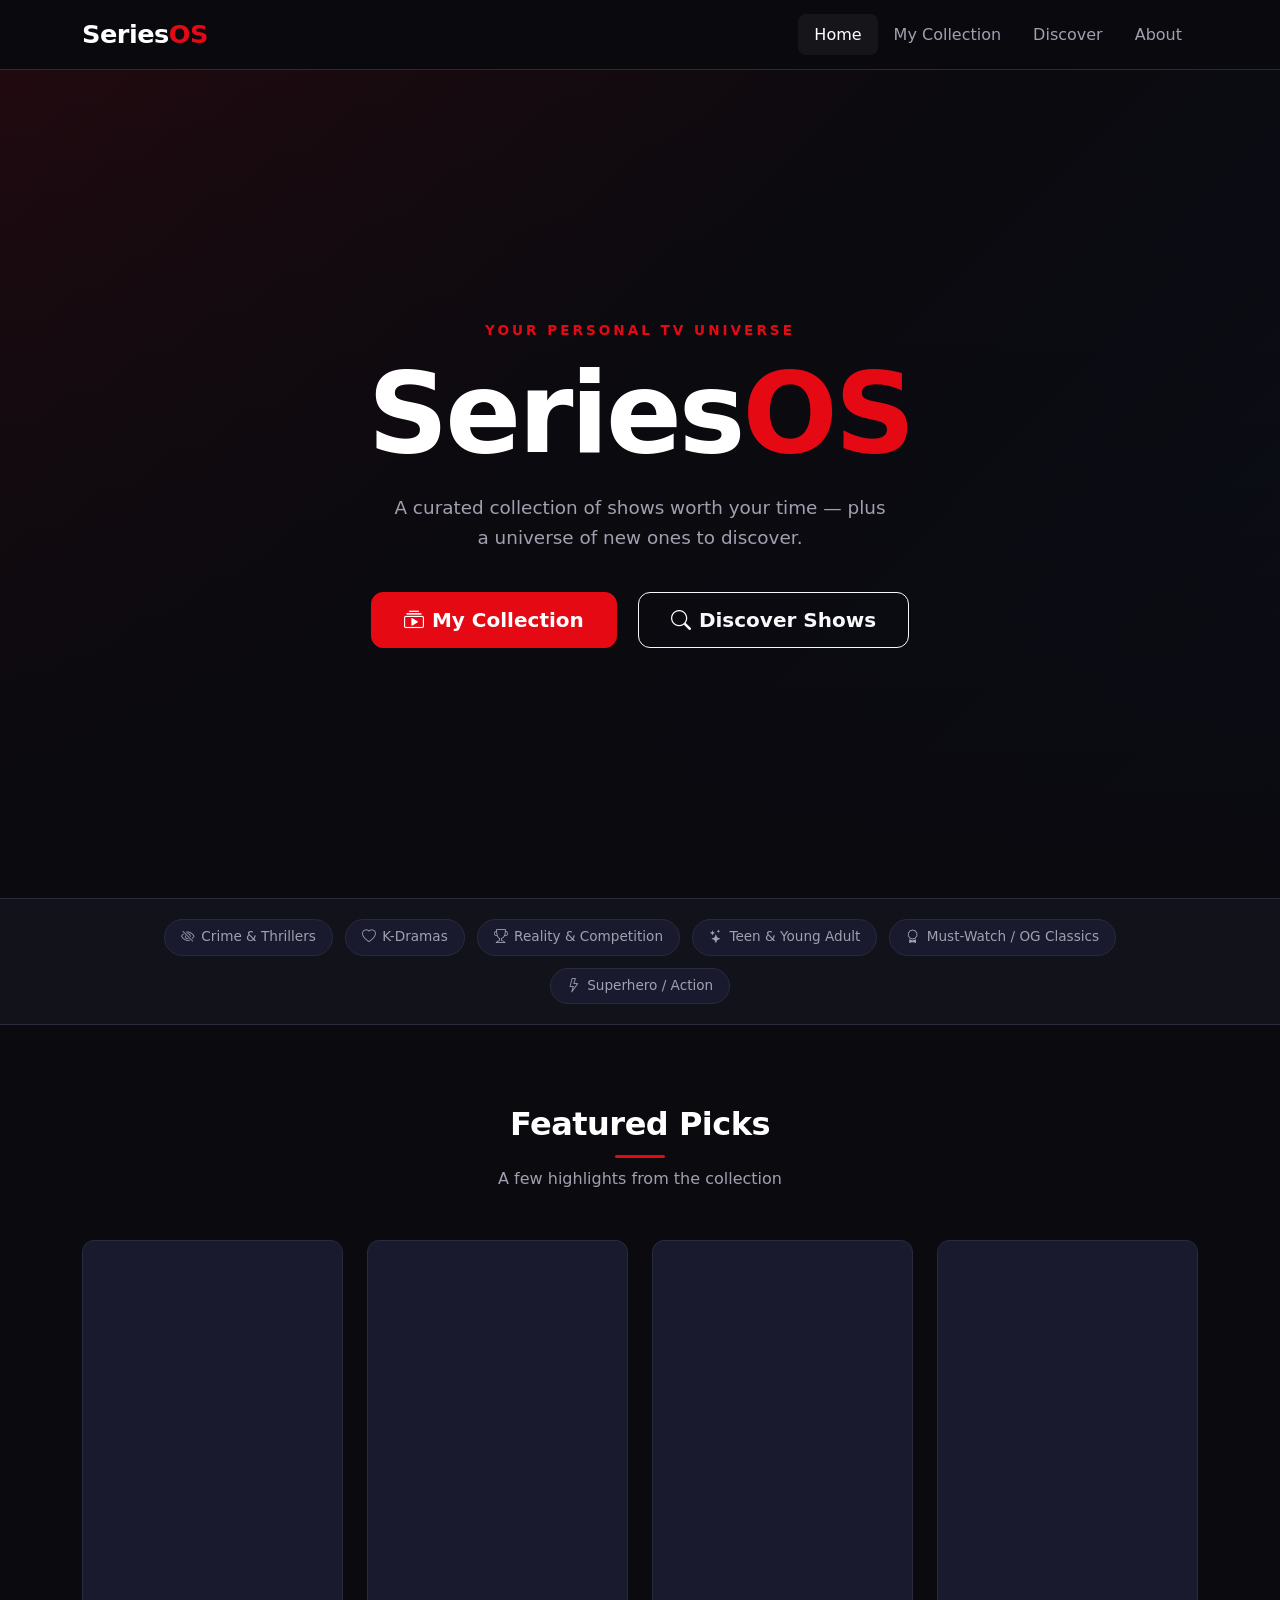
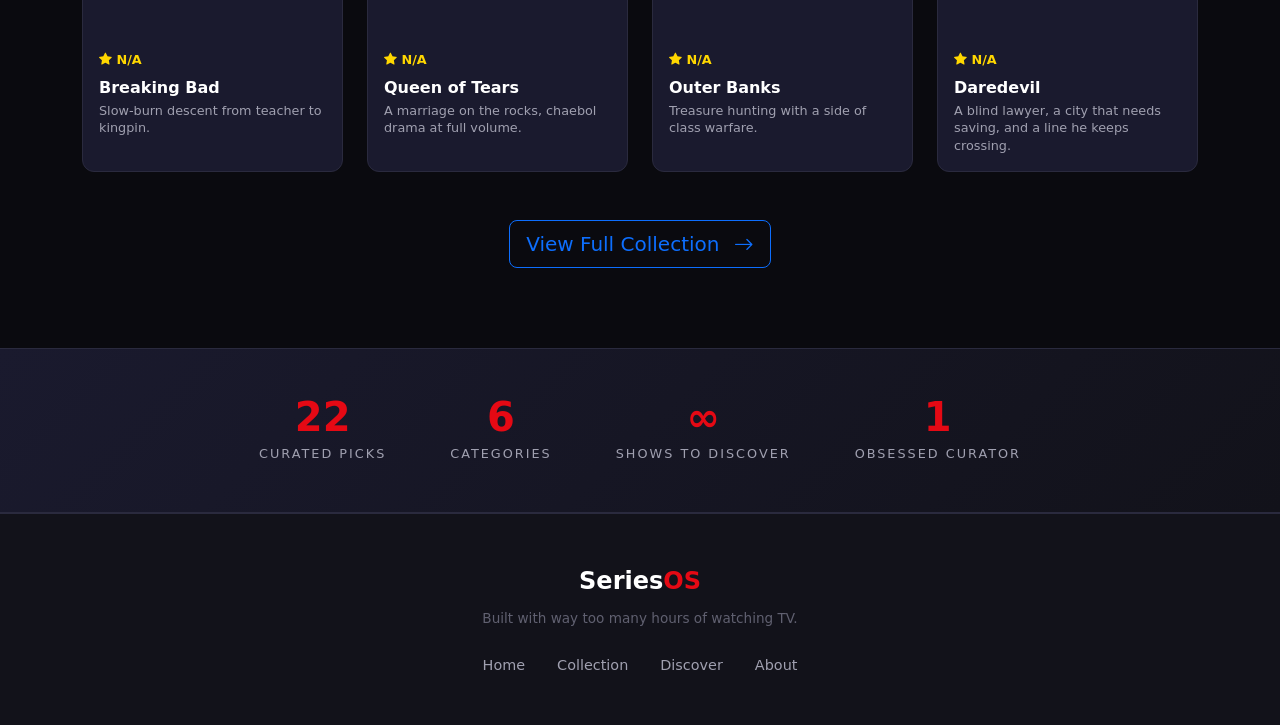
==== index.html @ f1a64383 "Home page working with hero, featured cards, stats bar and footer" ====
<!DOCTYPE html>
<html lang="en">
  <head>
    <meta charset="UTF-8" />
    <meta name="viewport" content="width=device-width, initial-scale=1.0" />
    <title>SeriesOS</title>
    <link
      href="https://cdn.jsdelivr.net/npm/bootstrap@5.3.0/dist/css/bootstrap.min.css"
      rel="stylesheet"
    />
    <link
      href="https://cdn.jsdelivr.net/npm/bootstrap-icons@1.10.5/font/bootstrap-icons.css"
      rel="stylesheet"
    />
    <link rel="stylesheet" href="css/style.css" />
  </head>
  <body>
    <!-- NAVBAR -->
    <nav class="navbar navbar-expand-lg navbar-dark sticky-top" id="mainNav">
      <div class="container">
        <a class="navbar-brand" href="index.html">
          <span class="brand-os">Series</span><span class="brand-highlight">OS</span>
        </a>
        <button
          class="navbar-toggler"
          type="button"
          data-bs-toggle="collapse"
          data-bs-target="#navMenu"
        >
          <span class="navbar-toggler-icon"></span>
        </button>
        <div class="collapse navbar-collapse" id="navMenu">
          <ul class="navbar-nav ms-auto">
            <li class="nav-item">
              <a class="nav-link active" href="index.html">Home</a>
            </li>
            <li class="nav-item">
              <a class="nav-link" href="collection.html">My Collection</a>
            </li>
            <li class="nav-item">
              <a class="nav-link" href="discover.html">Discover</a>
            </li>
            <li class="nav-item">
              <a class="nav-link" href="about.html">About</a>
            </li>
          </ul>
        </div>
      </div>
    </nav>

    <!-- HERO -->
    <section class="hero-section">
      <div class="hero-overlay"></div>
      <div class="container hero-content text-center">
        <p class="hero-eyebrow">Your personal TV universe</p>
        <h1 class="hero-title">
          Series<span class="hero-highlight">OS</span>
        </h1>
        <p class="hero-subtitle">
          A curated collection of shows worth your time — plus a universe of
          new ones to discover.
        </p>
        <div class="hero-buttons">
          <a href="collection.html" class="btn btn-primary btn-lg me-3">
            <i class="bi bi-collection-play me-2"></i>My Collection
          </a>
          <a href="discover.html" class="btn btn-outline-light btn-lg">
            <i class="bi bi-search me-2"></i>Discover Shows
          </a>
        </div>
      </div>
    </section>

    <!-- CATEGORIES STRIP -->
    <section class="categories-strip">
      <div class="container">
        <div class="categories-row">
          <a href="collection.html?category=Crime+%26+Thrillers" class="category-pill">
            <i class="bi bi-eye-slash"></i> Crime & Thrillers
          </a>
          <a href="collection.html?category=K-Dramas" class="category-pill">
            <i class="bi bi-heart"></i> K-Dramas
          </a>
          <a href="collection.html?category=Reality+%26+Competition" class="category-pill">
            <i class="bi bi-trophy"></i> Reality & Competition
          </a>
          <a href="collection.html?category=Teen+%26+Young+Adult" class="category-pill">
            <i class="bi bi-stars"></i> Teen & Young Adult
          </a>
          <a href="collection.html?category=Must-Watch+%2F+OG+Classics" class="category-pill">
            <i class="bi bi-award"></i> Must-Watch / OG Classics
          </a>
          <a href="collection.html?category=Superhero+%2F+Action" class="category-pill">
            <i class="bi bi-lightning"></i> Superhero / Action
          </a>
        </div>
      </div>
    </section>

    <!-- FEATURED PICKS -->
    <section class="featured-section">
      <div class="container">
        <div class="section-header">
          <h2 class="section-title">Featured Picks</h2>
          <p class="section-sub">A few highlights from the collection</p>
        </div>
        <div class="row g-4" id="featuredGrid">
          <!-- Populated by index.js -->
          <div class="col-12 text-center loading-state">
            <div class="spinner-border text-primary" role="status"></div>
            <p class="mt-2">Loading picks...</p>
          </div>
        </div>
        <div class="text-center mt-5">
          <a href="collection.html" class="btn btn-outline-primary btn-lg">
            View Full Collection <i class="bi bi-arrow-right ms-2"></i>
          </a>
        </div>
      </div>
    </section>

    <!-- STATS BAR -->
    <section class="stats-bar">
      <div class="container">
        <div class="stats-row">
          <div class="stat-item">
            <span class="stat-number">22</span>
            <span class="stat-label">Curated Picks</span>
          </div>
          <div class="stat-item">
            <span class="stat-number">6</span>
            <span class="stat-label">Categories</span>
          </div>
          <div class="stat-item">
            <span class="stat-number">∞</span>
            <span class="stat-label">Shows to Discover</span>
          </div>
          <div class="stat-item">
            <span class="stat-number">1</span>
            <span class="stat-label">Obsessed Curator</span>
          </div>
        </div>
      </div>
    </section>

    <!-- FOOTER -->
    <footer class="site-footer">
      <div class="container text-center">
        <p class="footer-brand">Series<span class="brand-highlight">OS</span></p>
        <p class="footer-sub">Built with way too many hours of watching TV.</p>
        <div class="footer-links">
          <a href="index.html">Home</a>
          <a href="collection.html">Collection</a>
          <a href="discover.html">Discover</a>
          <a href="about.html">About</a>
        </div>
      </div>
    </footer>

    <script src="https://cdn.jsdelivr.net/npm/bootstrap@5.3.0/dist/js/bootstrap.bundle.min.js"></script>
    <script type="module" src="js/index.js"></script>
  </body>
</html>
---- css/style.css ----
/* =============================================
   SeriesOS — Main Stylesheet
   Dark cinematic theme, Bootstrap 5 + custom CSS
   ============================================= */

/* --- CSS Variables --- */
:root {
  --bg-primary: #0a0a0f;
  --bg-secondary: #12121a;
  --bg-card: #1a1a2e;
  --bg-card-hover: #16213e;
  --accent: #e50914;
  --accent-soft: #ff6b6b;
  --accent-glow: rgba(229, 9, 20, 0.3);
  --text-primary: #ffffff;
  --text-secondary: #a0a0b0;
  --text-muted: #606070;
  --border: #2a2a3e;
  --nav-height: 70px;
  --radius: 12px;
  --radius-sm: 8px;
  --transition: all 0.3s ease;
}

/* --- Reset & Base --- */
* {
  margin: 0;
  padding: 0;
  box-sizing: border-box;
}

body {
  background-color: var(--bg-primary);
  color: var(--text-primary);
  font-family: "Segoe UI", system-ui, -apple-system, sans-serif;
  line-height: 1.6;
  overflow-x: hidden;
}

a {
  text-decoration: none;
  color: inherit;
  transition: var(--transition);
}

img {
  max-width: 100%;
  display: block;
}

/* --- Scrollbar --- */
::-webkit-scrollbar {
  width: 6px;
}
::-webkit-scrollbar-track {
  background: var(--bg-secondary);
}
::-webkit-scrollbar-thumb {
  background: var(--accent);
  border-radius: 3px;
}

/* =============================================
   NAVBAR
   ============================================= */
#mainNav {
  background-color: rgba(10, 10, 15, 0.95);
  backdrop-filter: blur(10px);
  border-bottom: 1px solid var(--border);
  height: var(--nav-height);
  z-index: 1000;
}

.navbar-brand {
  font-size: 1.6rem;
  font-weight: 800;
  letter-spacing: -0.5px;
}

.brand-os {
  color: var(--text-primary);
}

.brand-highlight {
  color: var(--accent);
}

.nav-link {
  color: var(--text-secondary) !important;
  font-weight: 500;
  padding: 0.5rem 1rem !important;
  border-radius: var(--radius-sm);
  transition: var(--transition);
}

.nav-link:hover,
.nav-link.active {
  color: var(--text-primary) !important;
  background-color: rgba(255, 255, 255, 0.05);
}

/* =============================================
   HERO SECTION
   ============================================= */
.hero-section {
  position: relative;
  min-height: 92vh;
  display: flex;
  align-items: center;
  justify-content: center;
  background: linear-gradient(
      135deg,
      rgba(229, 9, 20, 0.15) 0%,
      rgba(10, 10, 15, 0.8) 50%,
      rgba(22, 33, 62, 0.4) 100%
    ),
    url("https://image.tmdb.org/t/p/original/56v2KjBlU4XaOv9rVYEQypROD7P.jpg")
      center/cover no-repeat;
}

.hero-overlay {
  position: absolute;
  inset: 0;
  background: linear-gradient(
    to bottom,
    rgba(10, 10, 15, 0.3) 0%,
    rgba(10, 10, 15, 0.7) 70%,
    rgba(10, 10, 15, 1) 100%
  );
}

.hero-content {
  position: relative;
  z-index: 2;
  max-width: 700px;
}

.hero-eyebrow {
  font-size: 0.85rem;
  letter-spacing: 3px;
  text-transform: uppercase;
  color: var(--accent);
  font-weight: 600;
  margin-bottom: 1rem;
}

.hero-title {
  font-size: clamp(3.5rem, 10vw, 7rem);
  font-weight: 900;
  line-height: 1;
  letter-spacing: -3px;
  margin-bottom: 1.5rem;
}

.hero-highlight {
  color: var(--accent);
}

.hero-subtitle {
  font-size: 1.15rem;
  color: var(--text-secondary);
  margin-bottom: 2.5rem;
  max-width: 500px;
  margin-left: auto;
  margin-right: auto;
}

.hero-buttons .btn-primary {
  background-color: var(--accent);
  border-color: var(--accent);
  font-weight: 600;
  padding: 0.75rem 2rem;
  border-radius: var(--radius);
}

.hero-buttons .btn-primary:hover {
  background-color: #c4070f;
  border-color: #c4070f;
  transform: translateY(-2px);
}

.hero-buttons .btn-outline-light {
  font-weight: 600;
  padding: 0.75rem 2rem;
  border-radius: var(--radius);
}

.hero-buttons .btn-outline-light:hover {
  transform: translateY(-2px);
}

/* =============================================
   CATEGORIES STRIP
   ============================================= */
.categories-strip {
  background-color: var(--bg-secondary);
  border-top: 1px solid var(--border);
  border-bottom: 1px solid var(--border);
  padding: 1.25rem 0;
}

.categories-row {
  display: flex;
  flex-wrap: wrap;
  gap: 0.75rem;
  justify-content: center;
}

.category-pill {
  display: inline-flex;
  align-items: center;
  gap: 0.4rem;
  background-color: var(--bg-card);
  border: 1px solid var(--border);
  color: var(--text-secondary);
  padding: 0.4rem 1rem;
  border-radius: 999px;
  font-size: 0.85rem;
  font-weight: 500;
  transition: var(--transition);
}

.category-pill:hover {
  border-color: var(--accent);
  color: var(--accent);
  background-color: var(--accent-glow);
  transform: translateY(-2px);
}

/* =============================================
   FEATURED SECTION
   ============================================= */
.featured-section {
  padding: 5rem 0;
}

.section-header {
  text-align: center;
  margin-bottom: 3rem;
}

.section-title {
  font-size: 2rem;
  font-weight: 800;
  letter-spacing: -0.5px;
}

.section-title::after {
  content: "";
  display: block;
  width: 50px;
  height: 3px;
  background: var(--accent);
  margin: 0.75rem auto 0;
  border-radius: 2px;
}

.section-sub {
  color: var(--text-secondary);
  margin-top: 0.5rem;
}

.featured-card {
  position: relative;
  border-radius: var(--radius);
  overflow: hidden;
  background-color: var(--bg-card);
  border: 1px solid var(--border);
  transition: var(--transition);
  cursor: pointer;
  height: 100%;
}

.featured-card:hover {
  transform: translateY(-8px);
  border-color: var(--accent);
  box-shadow: 0 20px 40px rgba(0, 0, 0, 0.4), 0 0 20px var(--accent-glow);
}

.featured-poster {
  width: 100%;
  aspect-ratio: 2/3;
  object-fit: cover;
}

.featured-info {
  padding: 1rem;
}

.featured-rating {
  font-size: 0.8rem;
  color: #ffd700;
  font-weight: 600;
}

.featured-title {
  font-size: 1rem;
  font-weight: 700;
  margin: 0.4rem 0 0.3rem;
  color: var(--text-primary);
}

.featured-blurb {
  font-size: 0.8rem;
  color: var(--text-secondary);
  margin: 0;
  line-height: 1.4;
}

/* =============================================
   STATS BAR
   ============================================= */
.stats-bar {
  background: linear-gradient(135deg, var(--bg-card) 0%, var(--bg-secondary) 100%);
  border-top: 1px solid var(--border);
  border-bottom: 1px solid var(--border);
  padding: 3rem 0;
}

.stats-row {
  display: flex;
  justify-content: center;
  gap: 4rem;
  flex-wrap: wrap;
}

.stat-item {
  text-align: center;
}

.stat-number {
  display: block;
  font-size: 2.5rem;
  font-weight: 900;
  color: var(--accent);
  line-height: 1;
}

.stat-label {
  display: block;
  font-size: 0.8rem;
  color: var(--text-secondary);
  text-transform: uppercase;
  letter-spacing: 2px;
  margin-top: 0.4rem;
}

/* =============================================
   FOOTER
   ============================================= */
.site-footer {
  background-color: var(--bg-secondary);
  border-top: 1px solid var(--border);
  padding: 3rem 0;
}

.footer-brand {
  font-size: 1.5rem;
  font-weight: 800;
  margin-bottom: 0.5rem;
}

.footer-sub {
  color: var(--text-muted);
  font-size: 0.85rem;
  margin-bottom: 1.5rem;
}

.footer-links {
  display: flex;
  justify-content: center;
  gap: 2rem;
  flex-wrap: wrap;
}

.footer-links a {
  color: var(--text-secondary);
  font-size: 0.9rem;
  transition: var(--transition);
}

.footer-links a:hover {
  color: var(--accent);
}

/* =============================================
   LOADING / ERROR / EMPTY STATES
   ============================================= */
.loading-state,
.error-state,
.empty-state {
  padding: 4rem 1rem;
  color: var(--text-secondary);
}

.loading-state .spinner-border {
  color: var(--accent) !important;
  width: 3rem;
  height: 3rem;
}

.error-state i,
.empty-state i {
  color: var(--text-muted);
}

/* =============================================
   COLLECTION PAGE — Cards Grid
   ============================================= */
.page-header {
  padding: 4rem 0 2rem;
  border-bottom: 1px solid var(--border);
  margin-bottom: 3rem;
}

.page-title {
  font-size: 2.5rem;
  font-weight: 900;
  letter-spacing: -1px;
}

.filter-bar {
  display: flex;
  gap: 0.5rem;
  flex-wrap: wrap;
  margin-bottom: 2rem;
}

.filter-btn {
  background-color: var(--bg-card);
  border: 1px solid var(--border);
  color: var(--text-secondary);
  padding: 0.4rem 1rem;
  border-radius: 999px;
  font-size: 0.85rem;
  font-weight: 500;
  cursor: pointer;
  transition: var(--transition);
}

.filter-btn:hover,
.filter-btn.active {
  background-color: var(--accent);
  border-color: var(--accent);
  color: white;
}

.show-card {
  background-color: var(--bg-card);
  border: 1px solid var(--border);
  border-radius: var(--radius);
  overflow: hidden;
  transition: var(--transition);
  cursor: pointer;
  height: 100%;
}

.show-card:hover {
  transform: translateY(-6px);
  border-color: var(--accent);
  box-shadow: 0 16px 40px rgba(0, 0, 0, 0.4), 0 0 16px var(--accent-glow);
}

.show-poster {
  width: 100%;
  aspect-ratio: 2/3;
  object-fit: cover;
}

.show-card-body {
  padding: 1rem;
}

.show-category-badge {
  font-size: 0.7rem;
  background-color: var(--accent-glow);
  color: var(--accent-soft);
  border: 1px solid var(--accent);
  padding: 0.2rem 0.6rem;
  border-radius: 999px;
  font-weight: 600;
  letter-spacing: 0.5px;
  display: inline-block;
  margin-bottom: 0.5rem;
}

.show-title {
  font-size: 1rem;
  font-weight: 700;
  margin-bottom: 0.3rem;
}

.show-blurb {
  font-size: 0.8rem;
  color: var(--text-secondary);
  line-height: 1.4;
  margin-bottom: 0.5rem;
}

.show-rating {
  font-size: 0.8rem;
  color: #ffd700;
  font-weight: 600;
}

/* =============================================
   DISCOVER PAGE
   ============================================= */
.search-bar-wrapper {
  position: relative;
  max-width: 600px;
  margin: 0 auto 2rem;
}

.search-input {
  width: 100%;
  background-color: var(--bg-card);
  border: 1px solid var(--border);
  color: var(--text-primary);
  padding: 0.9rem 1.25rem 0.9rem 3rem;
  border-radius: var(--radius);
  font-size: 1rem;
  transition: var(--transition);
}

.search-input:focus {
  outline: none;
  border-color: var(--accent);
  box-shadow: 0 0 0 3px var(--accent-glow);
}

.search-input::placeholder {
  color: var(--text-muted);
}

.search-icon {
  position: absolute;
  left: 1rem;
  top: 50%;
  transform: translateY(-50%);
  color: var(--text-muted);
}

/* =============================================
   MODAL
   ============================================= */
.modal-content {
  background-color: var(--bg-card);
  border: 1px solid var(--border);
  border-radius: var(--radius);
  overflow: hidden;
}

.modal-backdrop-img {
  width: 100%;
  height: 250px;
  object-fit: cover;
  display: block;
}

.modal-poster-wrapper {
  display: flex;
  gap: 1.5rem;
  padding: 1.5rem;
  margin-top: -60px;
  position: relative;
  z-index: 2;
}

.modal-poster {
  width: 120px;
  min-width: 120px;
  border-radius: var(--radius-sm);
  border: 3px solid var(--bg-card);
  box-shadow: 0 8px 24px rgba(0, 0, 0, 0.5);
}

.modal-meta {
  padding-top: 1rem;
  flex: 1;
}

.modal-title-text {
  font-size: 1.4rem;
  font-weight: 800;
  margin-bottom: 0.3rem;
}

.modal-rating {
  color: #ffd700;
  font-weight: 600;
  font-size: 0.9rem;
  margin-bottom: 0.5rem;
}

.modal-category {
  font-size: 0.75rem;
  background-color: var(--accent-glow);
  color: var(--accent-soft);
  border: 1px solid var(--accent);
  padding: 0.2rem 0.6rem;
  border-radius: 999px;
  display: inline-block;
}

.modal-body-content {
  padding: 0 1.5rem 1.5rem;
}

.modal-section-label {
  font-size: 0.75rem;
  text-transform: uppercase;
  letter-spacing: 2px;
  color: var(--accent);
  font-weight: 700;
  margin-bottom: 0.4rem;
  margin-top: 1.25rem;
}

.modal-text {
  color: var(--text-secondary);
  font-size: 0.9rem;
  line-height: 1.6;
}

.modal-header {
  border: none;
  padding: 0;
  position: absolute;
  top: 1rem;
  right: 1rem;
  z-index: 10;
}

.modal-header .btn-close {
  background-color: rgba(0,0,0,0.6);
  border-radius: 50%;
  opacity: 1;
  filter: invert(1);
}

/* =============================================
   ABOUT PAGE
   ============================================= */
.about-section {
  padding: 5rem 0;
  max-width: 700px;
  margin: 0 auto;
}

.about-avatar {
  width: 80px;
  height: 80px;
  background: var(--accent);
  border-radius: 50%;
  display: flex;
  align-items: center;
  justify-content: center;
  font-size: 2rem;
  font-weight: 900;
  margin: 0 auto 1.5rem;
}

/* =============================================
   RESPONSIVE
   ============================================= */
@media (max-width: 768px) {
  .hero-title {
    letter-spacing: -2px;
  }

  .stats-row {
    gap: 2rem;
  }

  .modal-poster-wrapper {
    flex-direction: column;
    align-items: center;
    text-align: center;
    margin-top: -40px;
  }

  .modal-backdrop-img {
    height: 180px;
  }

  .modal-poster {
    width: 100px;
    min-width: 100px;
  }

  .filter-bar {
    justify-content: center;
  }

  .hero-buttons .btn {
    display: block;
    width: 100%;
    margin: 0.5rem 0 !important;
  }
}

@media (max-width: 480px) {
  .categories-row {
    gap: 0.5rem;
  }

  .category-pill {
    font-size: 0.75rem;
    padding: 0.35rem 0.75rem;
  }

  .stats-row {
    gap: 1.5rem;
  }

  .stat-number {
    font-size: 2rem;
  }
}
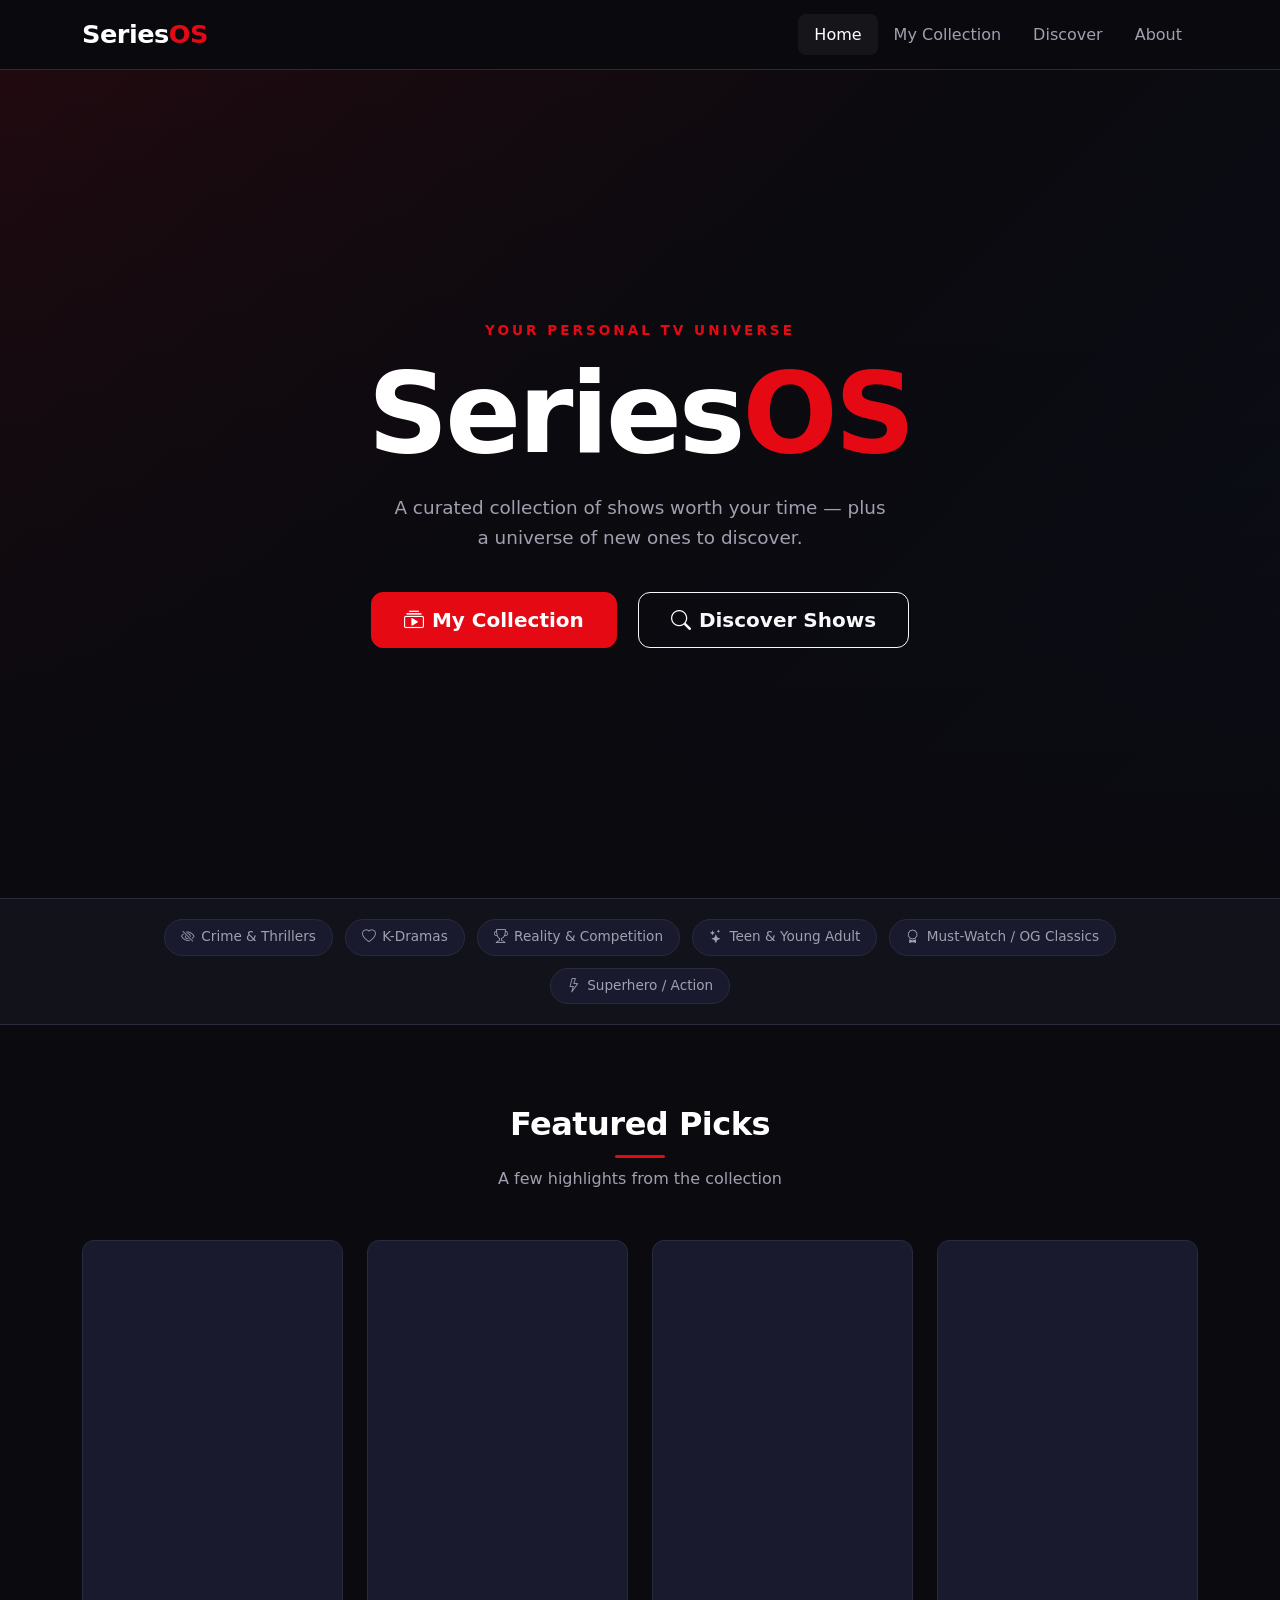
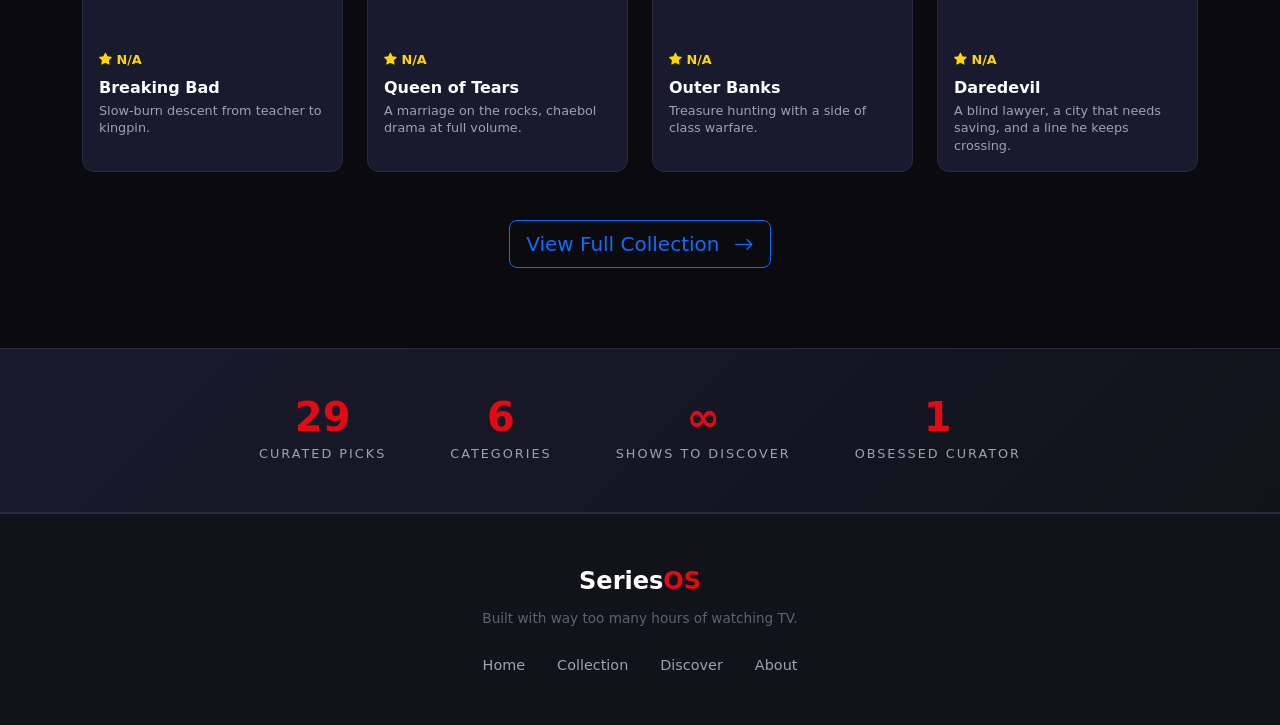
==== commit 73555386: "Add seasons, episodes, runtime and next season info to modals" ====
--- a/index.html
+++ b/index.html
@@ -124,7 +124,7 @@
       <div class="container">
         <div class="stats-row">
           <div class="stat-item">
-            <span class="stat-number">22</span>
+            <span class="stat-number">29</span>
             <span class="stat-label">Curated Picks</span>
           </div>
           <div class="stat-item">
--- a/css/style.css
+++ b/css/style.css
@@ -660,6 +660,36 @@
   font-weight: 900;
   margin: 0 auto 1.5rem;
 }
+/* =============================================
+   ABOUT PAGE EXTRAS
+   ============================================= */
+.about-block {
+  background-color: var(--bg-card);
+  border: 1px solid var(--border);
+  border-radius: var(--radius);
+  padding: 1.75rem;
+}
+
+.about-block-title {
+  font-size: 1.1rem;
+  font-weight: 700;
+  margin-bottom: 1rem;
+  color: var(--text-primary);
+}
+
+.tech-pill {
+  background-color: var(--bg-secondary);
+  border: 1px solid var(--border);
+  border-radius: var(--radius-sm);
+  padding: 0.6rem 1rem;
+  font-size: 0.85rem;
+  color: var(--text-secondary);
+  text-align: center;
+  display: flex;
+  align-items: center;
+  justify-content: center;
+  gap: 0.5rem;
+}
 
 /* =============================================
    RESPONSIVE
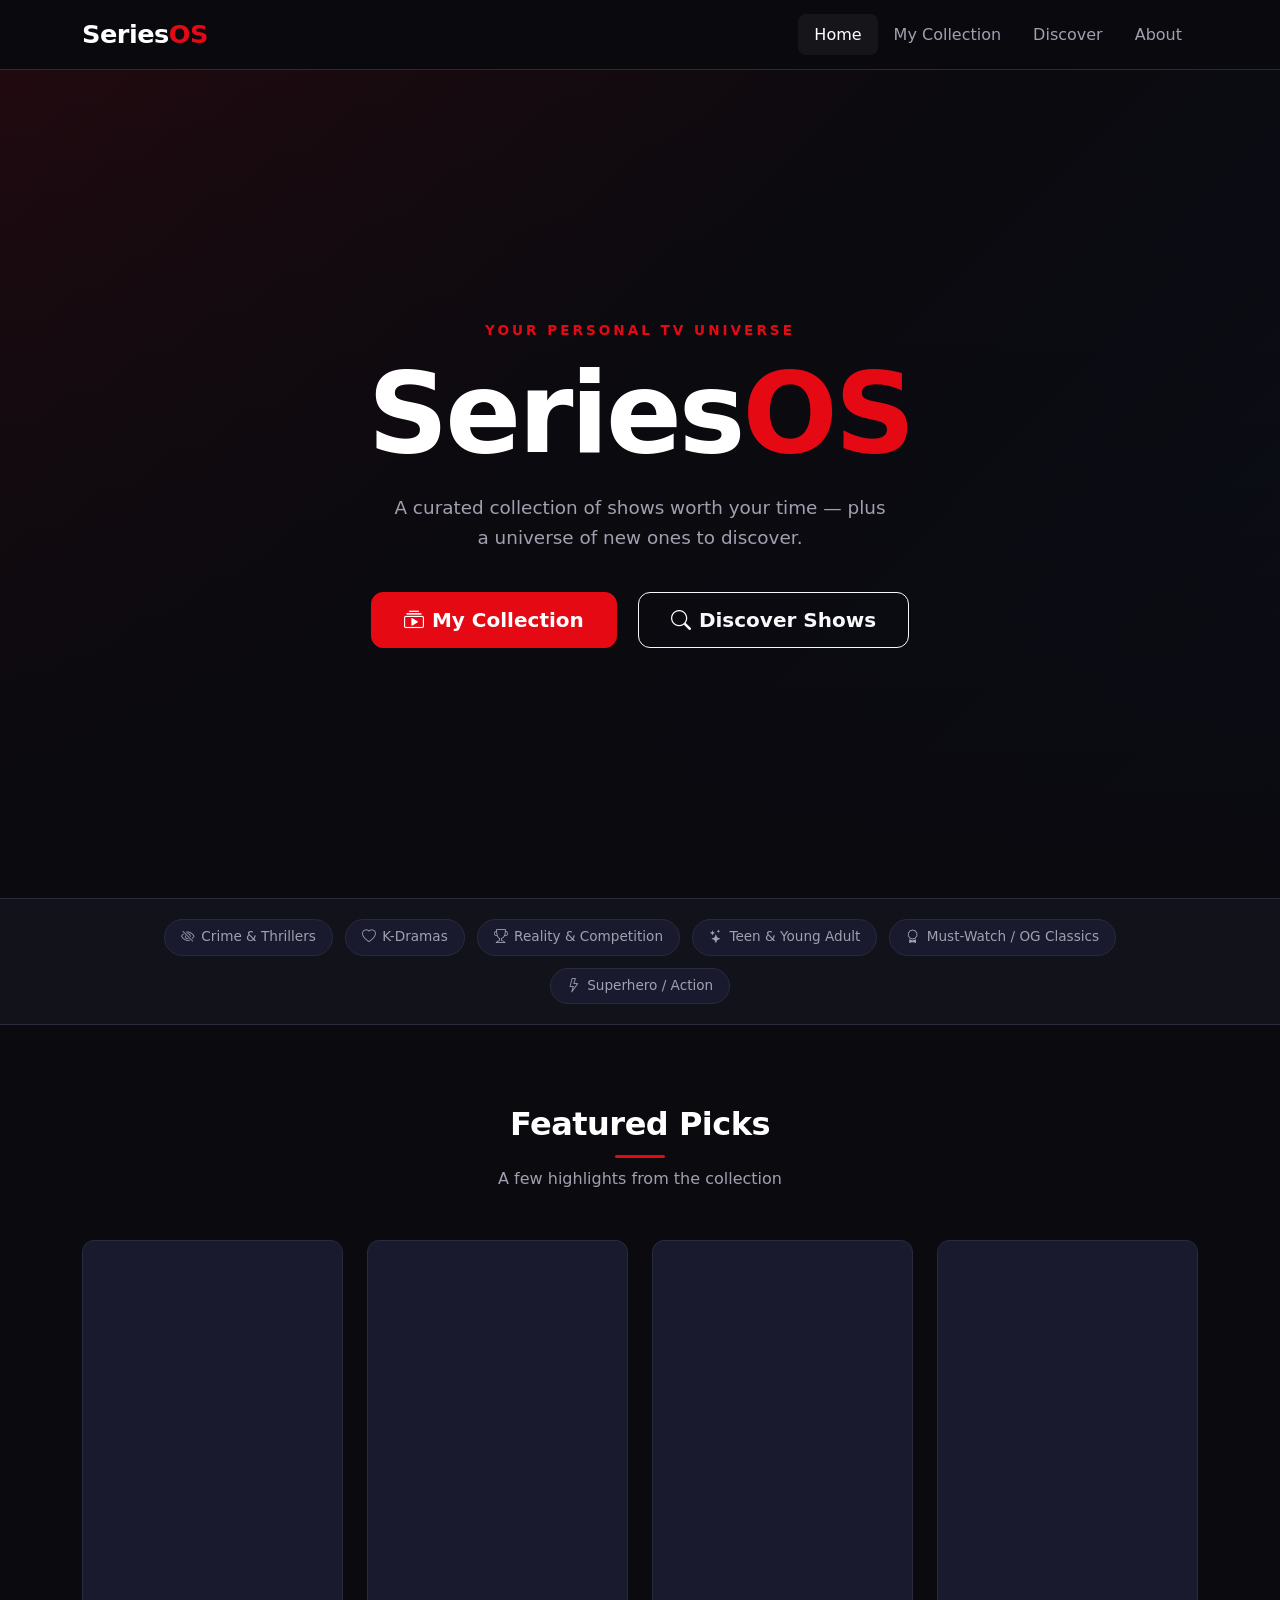
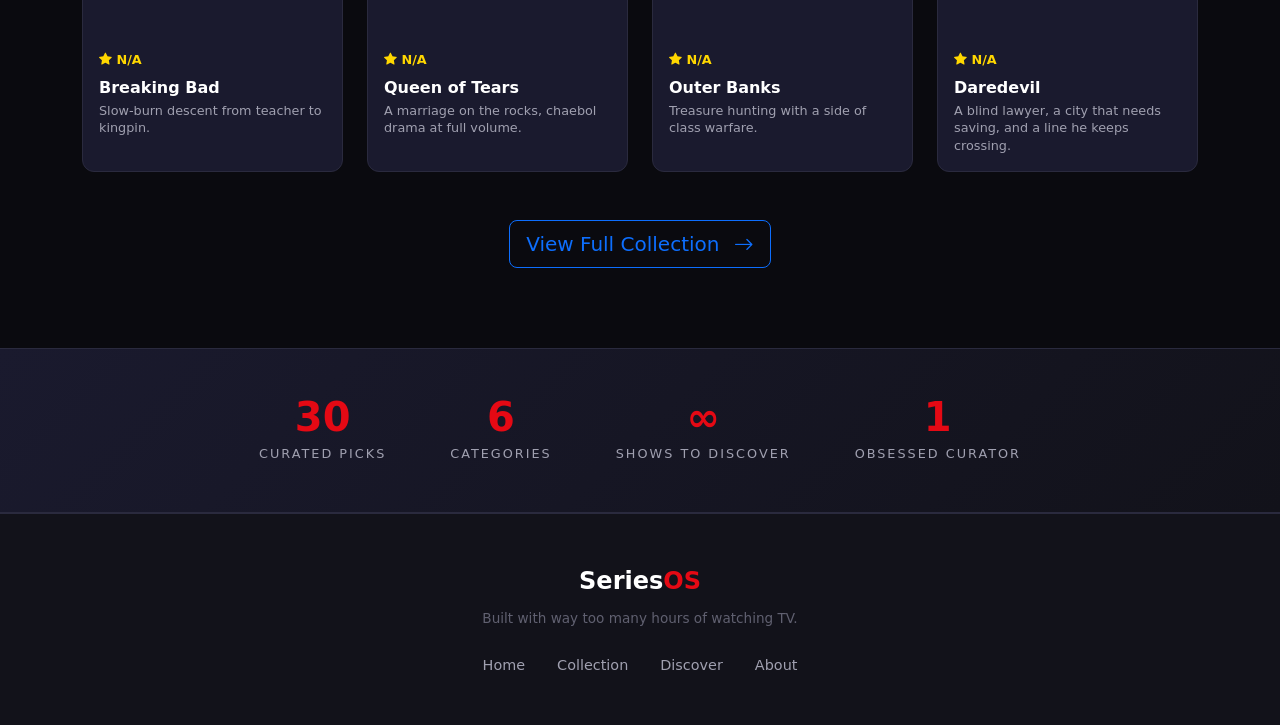
==== commit f3fbd53f: "Add The Mentalist as 30th curated show, update stats" ====
--- a/index.html
+++ b/index.html
@@ -124,7 +124,7 @@
       <div class="container">
         <div class="stats-row">
           <div class="stat-item">
-            <span class="stat-number">29</span>
+            <span class="stat-number">30</span>
             <span class="stat-label">Curated Picks</span>
           </div>
           <div class="stat-item">
--- a/css/style.css
+++ b/css/style.css
@@ -692,6 +692,42 @@
 }
 
 /* =============================================
+   MODAL DETAIL CHIPS
+   ============================================= */
+.modal-details {
+  display: flex;
+  flex-wrap: wrap;
+  gap: 0.5rem;
+  align-items: center;
+}
+
+.detail-chip {
+  display: inline-flex;
+  align-items: center;
+  gap: 0.35rem;
+  background-color: var(--bg-secondary);
+  border: 1px solid var(--border);
+  color: var(--text-secondary);
+  padding: 0.3rem 0.75rem;
+  border-radius: 999px;
+  font-size: 0.8rem;
+  font-weight: 500;
+}
+
+.detail-chip--new {
+  border-color: #2ecc71;
+  color: #2ecc71;
+  background-color: rgba(46, 204, 113, 0.1);
+}
+
+.season-breakdown {
+  font-size: 0.75rem;
+  color: var(--text-muted);
+  line-height: 1.6;
+  margin: 0;
+  width: 100%;
+}
+/* =============================================
    RESPONSIVE
    ============================================= */
 @media (max-width: 768px) {
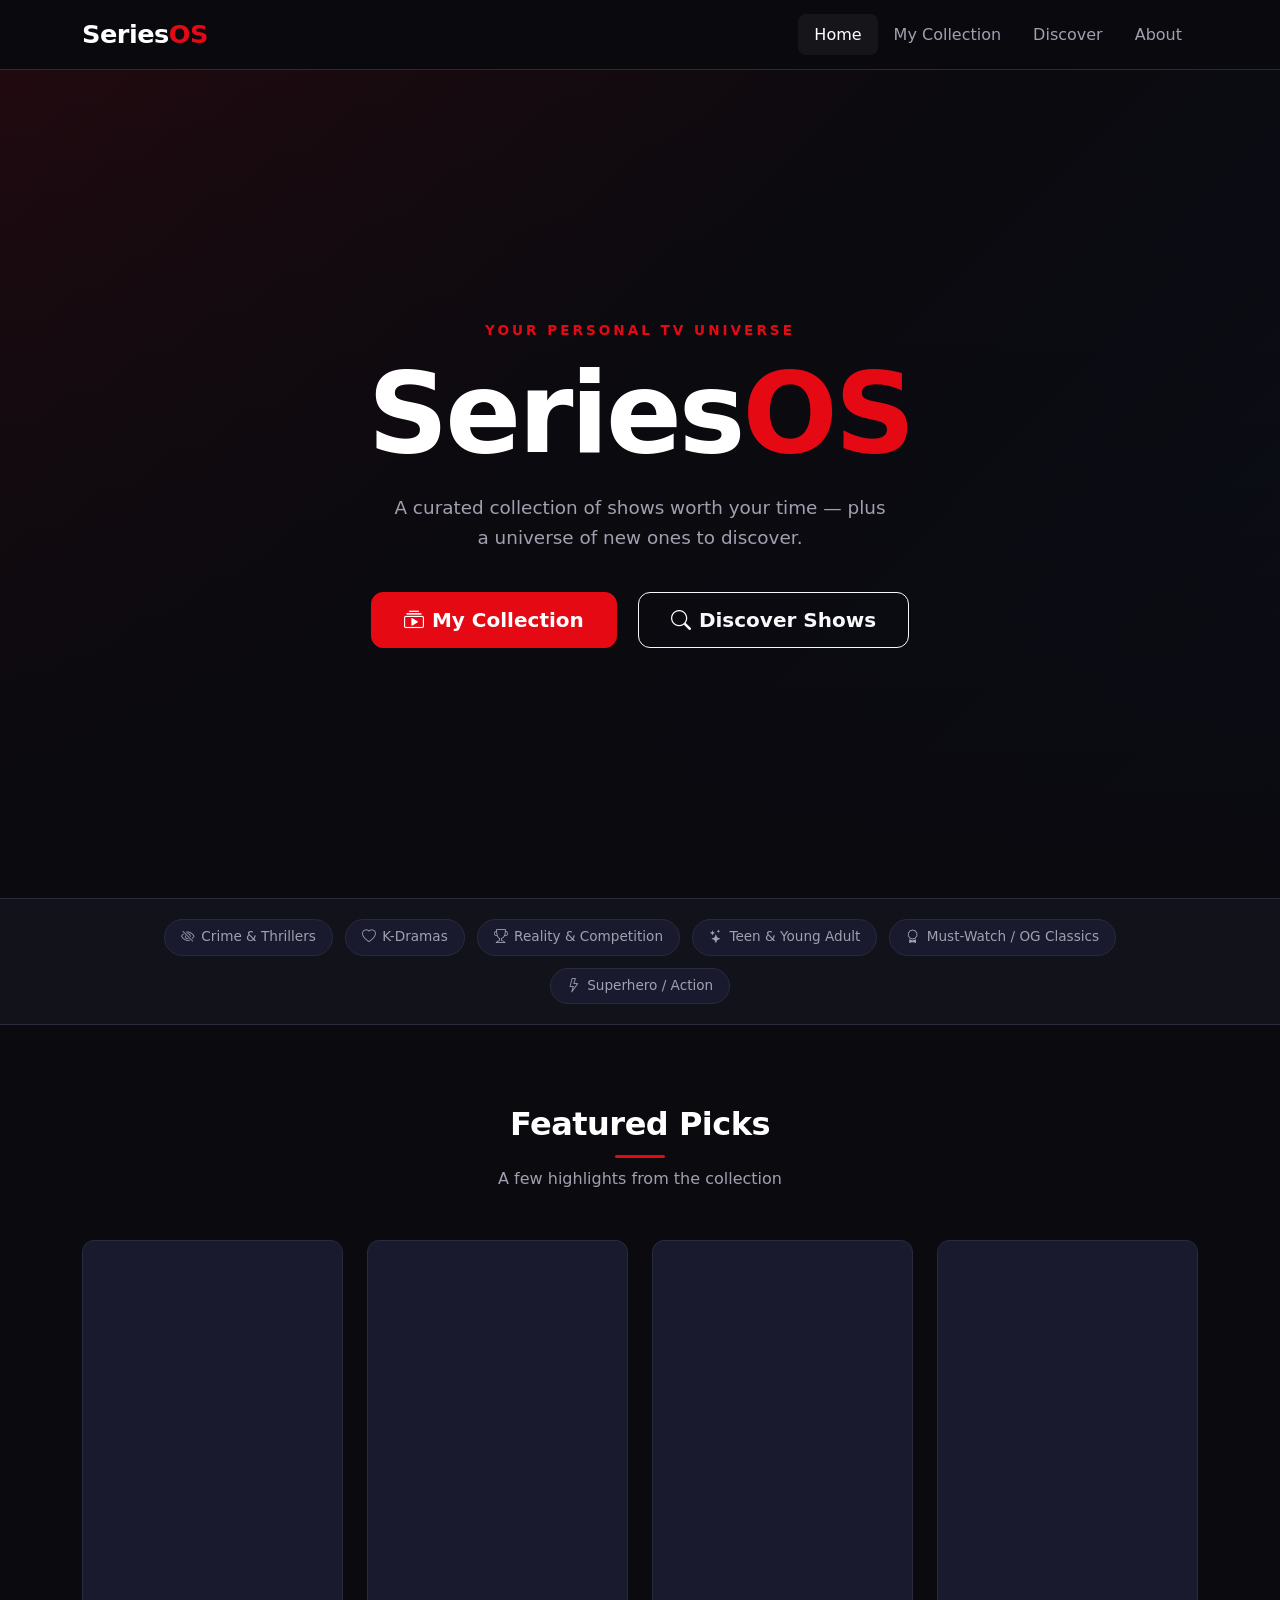
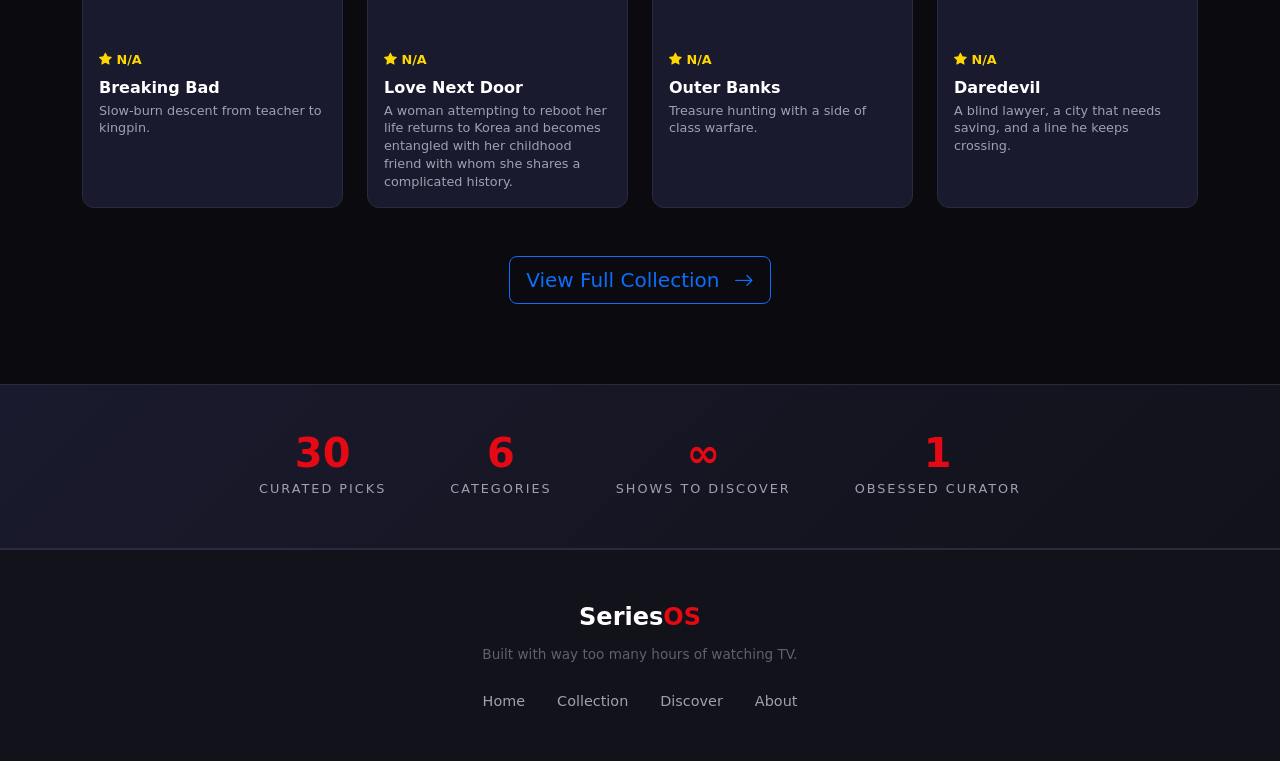
==== commit 534771cc: "Fix mobile navbar closing behavior and style" ====
--- a/index.html
+++ b/index.html
@@ -159,5 +159,19 @@
 
     <script src="https://cdn.jsdelivr.net/npm/bootstrap@5.3.0/dist/js/bootstrap.bundle.min.js"></script>
     <script type="module" src="js/index.js"></script>
+
+    <script>
+    // Close mobile navbar when a nav link is clicked
+    document.querySelectorAll('.nav-link').forEach(link => {
+        link.addEventListener('click', () => {
+        const navCollapse = document.getElementById('navMenu');
+        const bsCollapse = bootstrap.Collapse.getInstance(navCollapse);
+        if (bsCollapse) bsCollapse.hide();
+        });
+    });
+    </script>
+
+
+
   </body>
 </html>
--- a/css/style.css
+++ b/css/style.css
@@ -503,6 +503,9 @@
   font-weight: 600;
 }
 
+.show-rating .text-muted {
+  color: #a0a0b0 !important;
+}
 /* =============================================
    DISCOVER PAGE
    ============================================= */
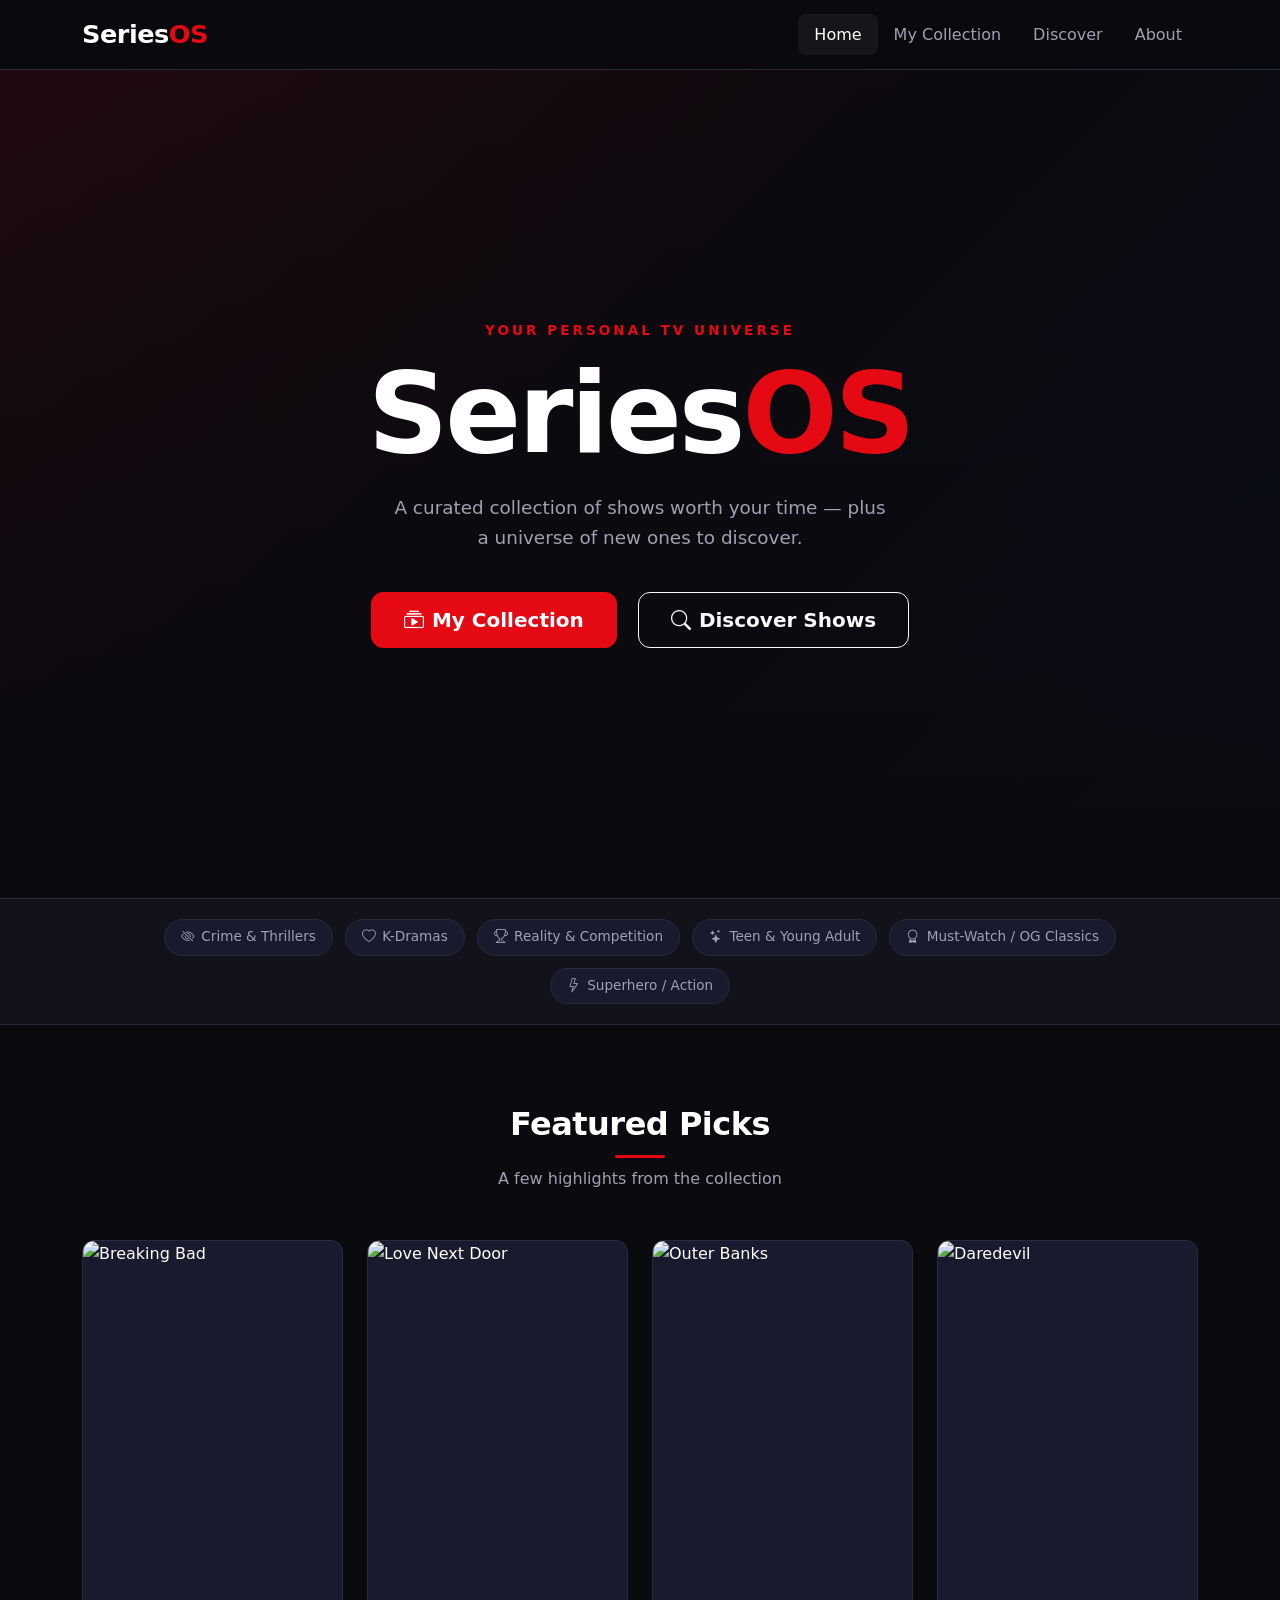
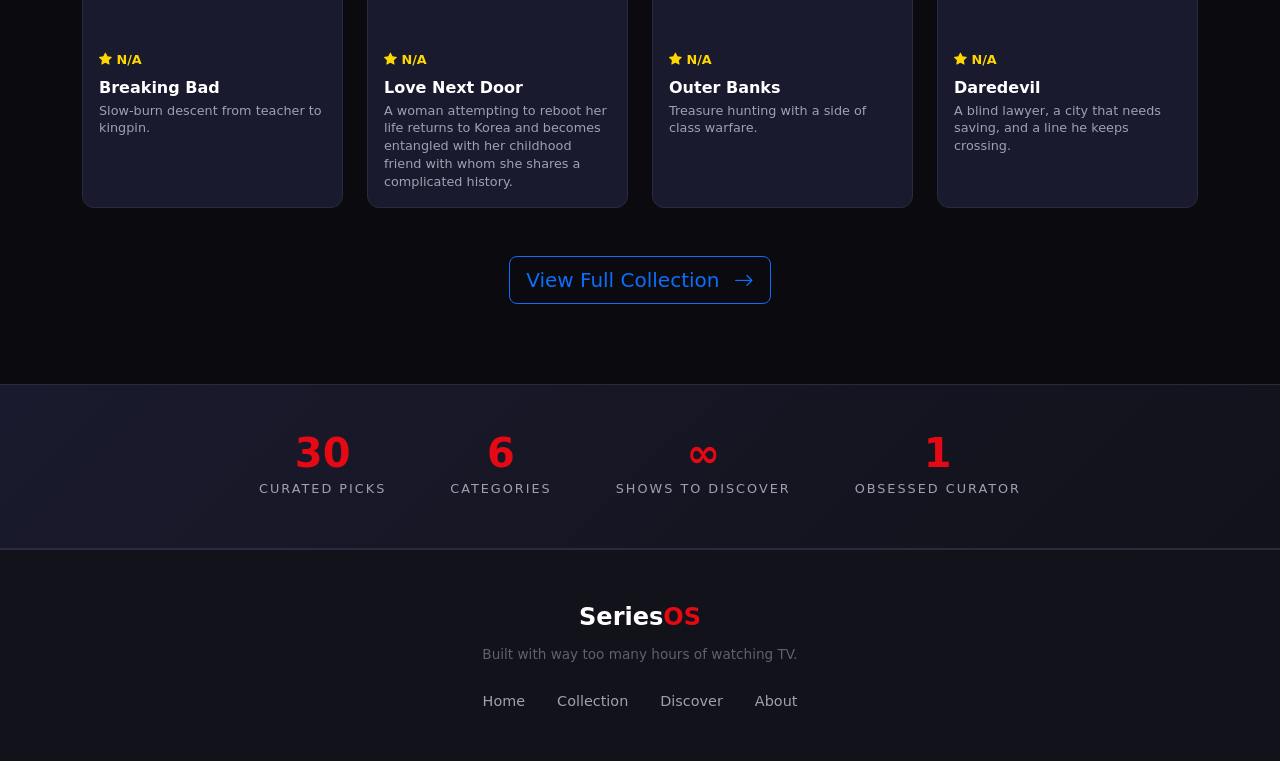
==== commit 1b0aa83a: "Update curated collection data with personal edits" ====
--- a/index.html
+++ b/index.html
@@ -4,14 +4,8 @@
     <meta charset="UTF-8" />
     <meta name="viewport" content="width=device-width, initial-scale=1.0" />
     <title>SeriesOS</title>
-    <link
-      href="https://cdn.jsdelivr.net/npm/bootstrap@5.3.0/dist/css/bootstrap.min.css"
-      rel="stylesheet"
-    />
-    <link
-      href="https://cdn.jsdelivr.net/npm/bootstrap-icons@1.10.5/font/bootstrap-icons.css"
-      rel="stylesheet"
-    />
+    <link href="https://cdn.jsdelivr.net/npm/bootstrap@5.3.0/dist/css/bootstrap.min.css" rel="stylesheet" />
+    <link href="https://cdn.jsdelivr.net/npm/bootstrap-icons@1.10.5/font/bootstrap-icons.css" rel="stylesheet" />
     <link rel="stylesheet" href="css/style.css" />
   </head>
   <body>
@@ -21,28 +15,15 @@
         <a class="navbar-brand" href="index.html">
           <span class="brand-os">Series</span><span class="brand-highlight">OS</span>
         </a>
-        <button
-          class="navbar-toggler"
-          type="button"
-          data-bs-toggle="collapse"
-          data-bs-target="#navMenu"
-        >
+        <button class="navbar-toggler" type="button" data-bs-toggle="collapse" data-bs-target="#navMenu">
           <span class="navbar-toggler-icon"></span>
         </button>
         <div class="collapse navbar-collapse" id="navMenu">
           <ul class="navbar-nav ms-auto">
-            <li class="nav-item">
-              <a class="nav-link active" href="index.html">Home</a>
-            </li>
-            <li class="nav-item">
-              <a class="nav-link" href="collection.html">My Collection</a>
-            </li>
-            <li class="nav-item">
-              <a class="nav-link" href="discover.html">Discover</a>
-            </li>
-            <li class="nav-item">
-              <a class="nav-link" href="about.html">About</a>
-            </li>
+            <li class="nav-item"><a class="nav-link active" href="index.html">Home</a></li>
+            <li class="nav-item"><a class="nav-link" href="collection.html">My Collection</a></li>
+            <li class="nav-item"><a class="nav-link" href="discover.html">Discover</a></li>
+            <li class="nav-item"><a class="nav-link" href="about.html">About</a></li>
           </ul>
         </div>
       </div>
@@ -53,12 +34,9 @@
       <div class="hero-overlay"></div>
       <div class="container hero-content text-center">
         <p class="hero-eyebrow">Your personal TV universe</p>
-        <h1 class="hero-title">
-          Series<span class="hero-highlight">OS</span>
-        </h1>
+        <h1 class="hero-title">Series<span class="hero-highlight">OS</span></h1>
         <p class="hero-subtitle">
-          A curated collection of shows worth your time — plus a universe of
-          new ones to discover.
+          A curated collection of shows worth your time — plus a universe of new ones to discover.
         </p>
         <div class="hero-buttons">
           <a href="collection.html" class="btn btn-primary btn-lg me-3">
@@ -105,7 +83,6 @@
           <p class="section-sub">A few highlights from the collection</p>
         </div>
         <div class="row g-4" id="featuredGrid">
-          <!-- Populated by index.js -->
           <div class="col-12 text-center loading-state">
             <div class="spinner-border text-primary" role="status"></div>
             <p class="mt-2">Loading picks...</p>
@@ -158,20 +135,16 @@
     </footer>
 
     <script src="https://cdn.jsdelivr.net/npm/bootstrap@5.3.0/dist/js/bootstrap.bundle.min.js"></script>
+    <script>
+      document.querySelectorAll('#navMenu .nav-link').forEach(link => {
+        link.addEventListener('click', () => {
+          const navCollapse = document.getElementById('navMenu');
+          if (navCollapse.classList.contains('show')) {
+            new bootstrap.Collapse(navCollapse).hide();
+          }
+        });
+      });
+    </script>
     <script type="module" src="js/index.js"></script>
-
-    <script>
-    // Close mobile navbar when a nav link is clicked
-    document.querySelectorAll('.nav-link').forEach(link => {
-        link.addEventListener('click', () => {
-        const navCollapse = document.getElementById('navMenu');
-        const bsCollapse = bootstrap.Collapse.getInstance(navCollapse);
-        if (bsCollapse) bsCollapse.hide();
-        });
-    });
-    </script>
-
-
-
   </body>
 </html>
--- a/css/style.css
+++ b/css/style.css
@@ -67,7 +67,7 @@
   background-color: rgba(10, 10, 15, 0.95);
   backdrop-filter: blur(10px);
   border-bottom: 1px solid var(--border);
-  height: var(--nav-height);
+  min-height: var(--nav-height);
   z-index: 1000;
 }
 
@@ -786,4 +786,15 @@
   .stat-number {
     font-size: 2rem;
   }
+}
+
+/* Close mobile nav when clicking outside */
+@media (max-width: 991px) {
+  .navbar-collapse.show {
+    background-color: rgba(10, 10, 15, 0.98);
+    border-radius: var(--radius);
+    padding: 1rem;
+    margin-top: 0.5rem;
+    border: 1px solid var(--border);
+  }
 }
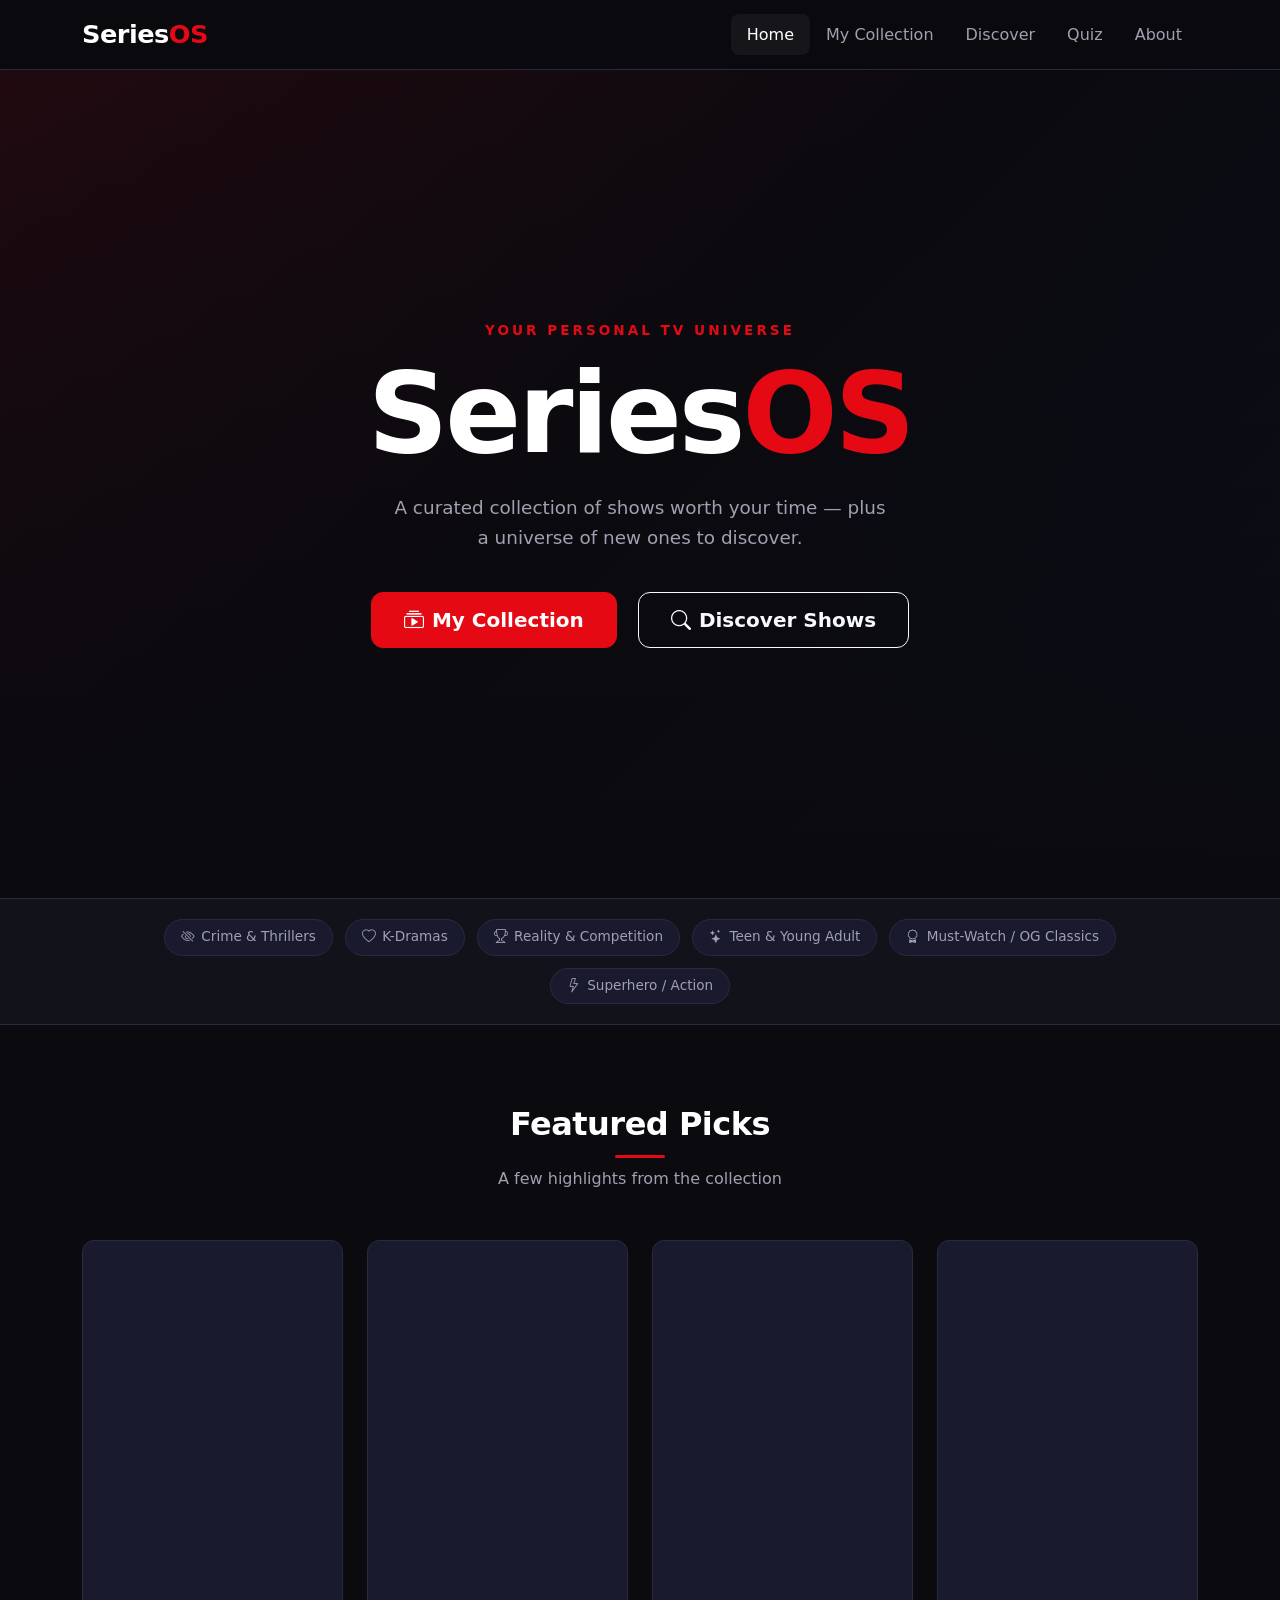
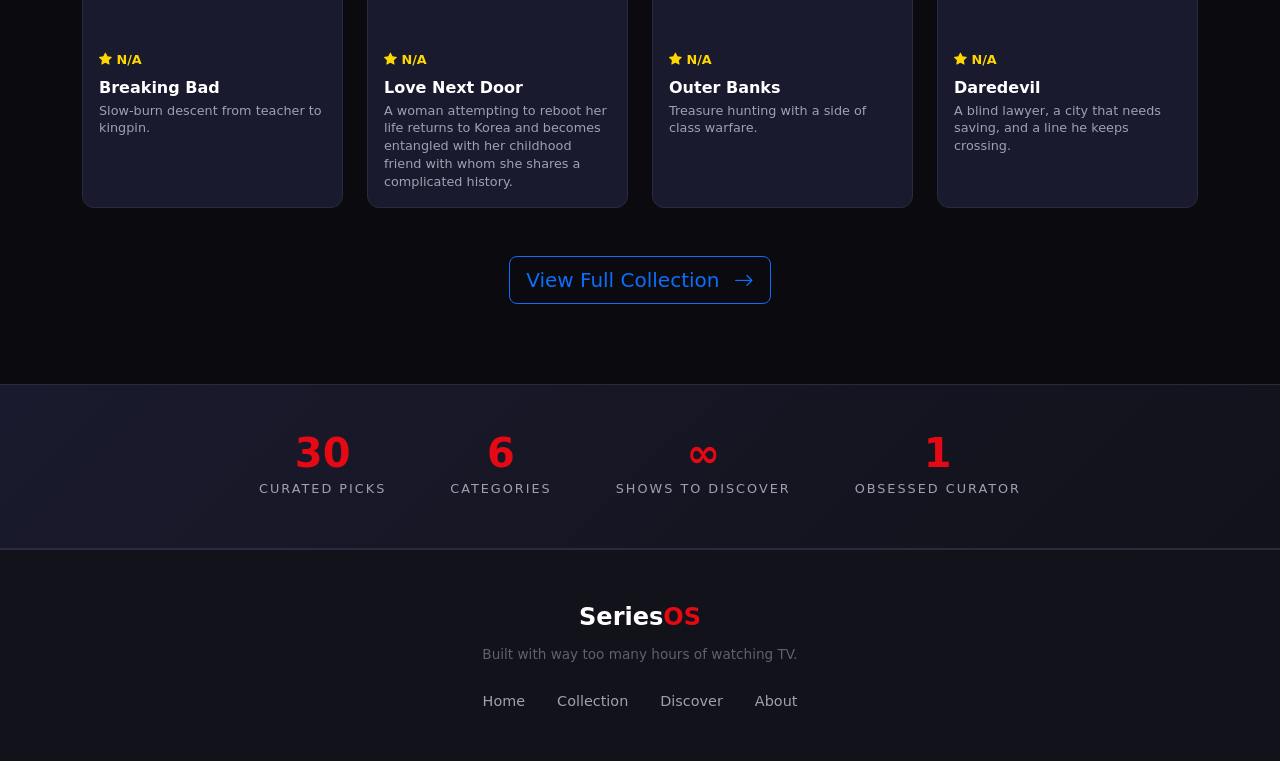
==== commit 7c31443d: "Add quiz page, update all nav links, update README" ====
--- a/index.html
+++ b/index.html
@@ -23,6 +23,7 @@
             <li class="nav-item"><a class="nav-link active" href="index.html">Home</a></li>
             <li class="nav-item"><a class="nav-link" href="collection.html">My Collection</a></li>
             <li class="nav-item"><a class="nav-link" href="discover.html">Discover</a></li>
+            <li class="nav-item"><a class="nav-link" href="quiz.html">Quiz</a></li>
             <li class="nav-item"><a class="nav-link" href="about.html">About</a></li>
           </ul>
         </div>
--- a/css/style.css
+++ b/css/style.css
@@ -797,4 +797,245 @@
     margin-top: 0.5rem;
     border: 1px solid var(--border);
   }
+}
+
+/* =============================================
+   QUIZ PAGE
+   ============================================= */
+.quiz-wrapper {
+  max-width: 700px;
+  margin: 0 auto;
+  padding: 3rem 0 5rem;
+}
+
+.quiz-screen {
+  animation: fadeIn 0.4s ease;
+}
+
+@keyframes fadeIn {
+  from { opacity: 0; transform: translateY(10px); }
+  to { opacity: 1; transform: translateY(0); }
+}
+
+.quiz-icon {
+  font-size: 4rem;
+  margin-bottom: 1.5rem;
+}
+
+.quiz-title {
+  font-size: 2.5rem;
+  font-weight: 900;
+  letter-spacing: -1px;
+  margin-bottom: 1rem;
+}
+
+.quiz-subtitle {
+  color: var(--text-secondary);
+  font-size: 1.1rem;
+  margin-bottom: 2.5rem;
+  max-width: 500px;
+  margin-left: auto;
+  margin-right: auto;
+}
+
+.quiz-start-btn {
+  background-color: var(--accent);
+  border-color: var(--accent);
+  font-weight: 700;
+  padding: 0.85rem 2.5rem;
+  border-radius: var(--radius);
+  font-size: 1.1rem;
+}
+
+.quiz-start-btn:hover {
+  background-color: #c4070f;
+  border-color: #c4070f;
+  transform: translateY(-2px);
+}
+
+/* Progress bar */
+.quiz-progress-wrapper {
+  display: flex;
+  align-items: center;
+  gap: 1rem;
+  margin-bottom: 2.5rem;
+}
+
+.quiz-progress-bar {
+  flex: 1;
+  height: 6px;
+  background-color: var(--bg-card);
+  border-radius: 999px;
+  overflow: hidden;
+  border: 1px solid var(--border);
+}
+
+.quiz-progress-fill {
+  height: 100%;
+  background: var(--accent);
+  border-radius: 999px;
+  transition: width 0.4s ease;
+  width: 0%;
+}
+
+.quiz-progress-text {
+  font-size: 0.8rem;
+  color: var(--text-muted);
+  white-space: nowrap;
+}
+
+/* Question card */
+.quiz-question-card {
+  background-color: var(--bg-card);
+  border: 1px solid var(--border);
+  border-radius: var(--radius);
+  padding: 2rem;
+}
+
+.quiz-question-text {
+  font-size: 1.4rem;
+  font-weight: 800;
+  margin-bottom: 1.75rem;
+  line-height: 1.3;
+}
+
+.quiz-options {
+  display: flex;
+  flex-direction: column;
+  gap: 0.75rem;
+}
+
+.quiz-option-btn {
+  background-color: var(--bg-secondary);
+  border: 1px solid var(--border);
+  color: var(--text-primary);
+  padding: 1rem 1.25rem;
+  border-radius: var(--radius-sm);
+  text-align: left;
+  font-size: 0.95rem;
+  font-weight: 500;
+  cursor: pointer;
+  transition: var(--transition);
+  width: 100%;
+}
+
+.quiz-option-btn:hover {
+  border-color: var(--accent);
+  background-color: var(--accent-glow);
+  color: var(--text-primary);
+  transform: translateX(4px);
+}
+
+.quiz-option-btn.selected {
+  border-color: var(--accent);
+  background-color: var(--accent);
+  color: white;
+}
+
+/* Result screen */
+.quiz-result-eyebrow {
+  font-size: 0.85rem;
+  letter-spacing: 3px;
+  text-transform: uppercase;
+  color: var(--accent);
+  font-weight: 600;
+  margin-bottom: 1.5rem;
+}
+
+.quiz-result-card {
+  display: flex;
+  gap: 2rem;
+  background-color: var(--bg-card);
+  border: 1px solid var(--border);
+  border-radius: var(--radius);
+  padding: 2rem;
+  margin-bottom: 2rem;
+  text-align: left;
+}
+
+.quiz-result-poster {
+  width: 140px;
+  min-width: 140px;
+  border-radius: var(--radius-sm);
+  object-fit: cover;
+  aspect-ratio: 2/3;
+  box-shadow: 0 8px 24px rgba(0,0,0,0.4);
+}
+
+.quiz-result-info {
+  flex: 1;
+}
+
+.quiz-result-title {
+  font-size: 1.6rem;
+  font-weight: 900;
+  margin: 0.5rem 0 0.3rem;
+  letter-spacing: -0.5px;
+}
+
+.quiz-result-rating {
+  color: #ffd700;
+  font-weight: 600;
+  font-size: 0.9rem;
+  margin-bottom: 1rem;
+}
+
+.quiz-result-blurb {
+  color: var(--text-secondary);
+  font-size: 0.95rem;
+  font-style: italic;
+  margin-bottom: 0.75rem;
+}
+
+.quiz-result-review {
+  color: var(--text-secondary);
+  font-size: 0.9rem;
+  line-height: 1.6;
+}
+
+.quiz-result-actions {
+  display: flex;
+  gap: 1rem;
+  justify-content: center;
+  flex-wrap: wrap;
+}
+
+.quiz-result-actions .btn-primary {
+  background-color: var(--accent);
+  border-color: var(--accent);
+  font-weight: 600;
+}
+
+.quiz-result-actions .btn-primary:hover {
+  background-color: #c4070f;
+}
+
+/* Quiz responsive */
+@media (max-width: 576px) {
+  .quiz-title {
+    font-size: 1.8rem;
+  }
+
+  .quiz-question-text {
+    font-size: 1.1rem;
+  }
+
+  .quiz-result-card {
+    flex-direction: column;
+    align-items: center;
+    text-align: center;
+  }
+
+  .quiz-result-poster {
+    width: 120px;
+    min-width: 120px;
+  }
+
+  .quiz-result-actions {
+    flex-direction: column;
+  }
+
+  .quiz-result-actions .btn {
+    width: 100%;
+  }
 }
